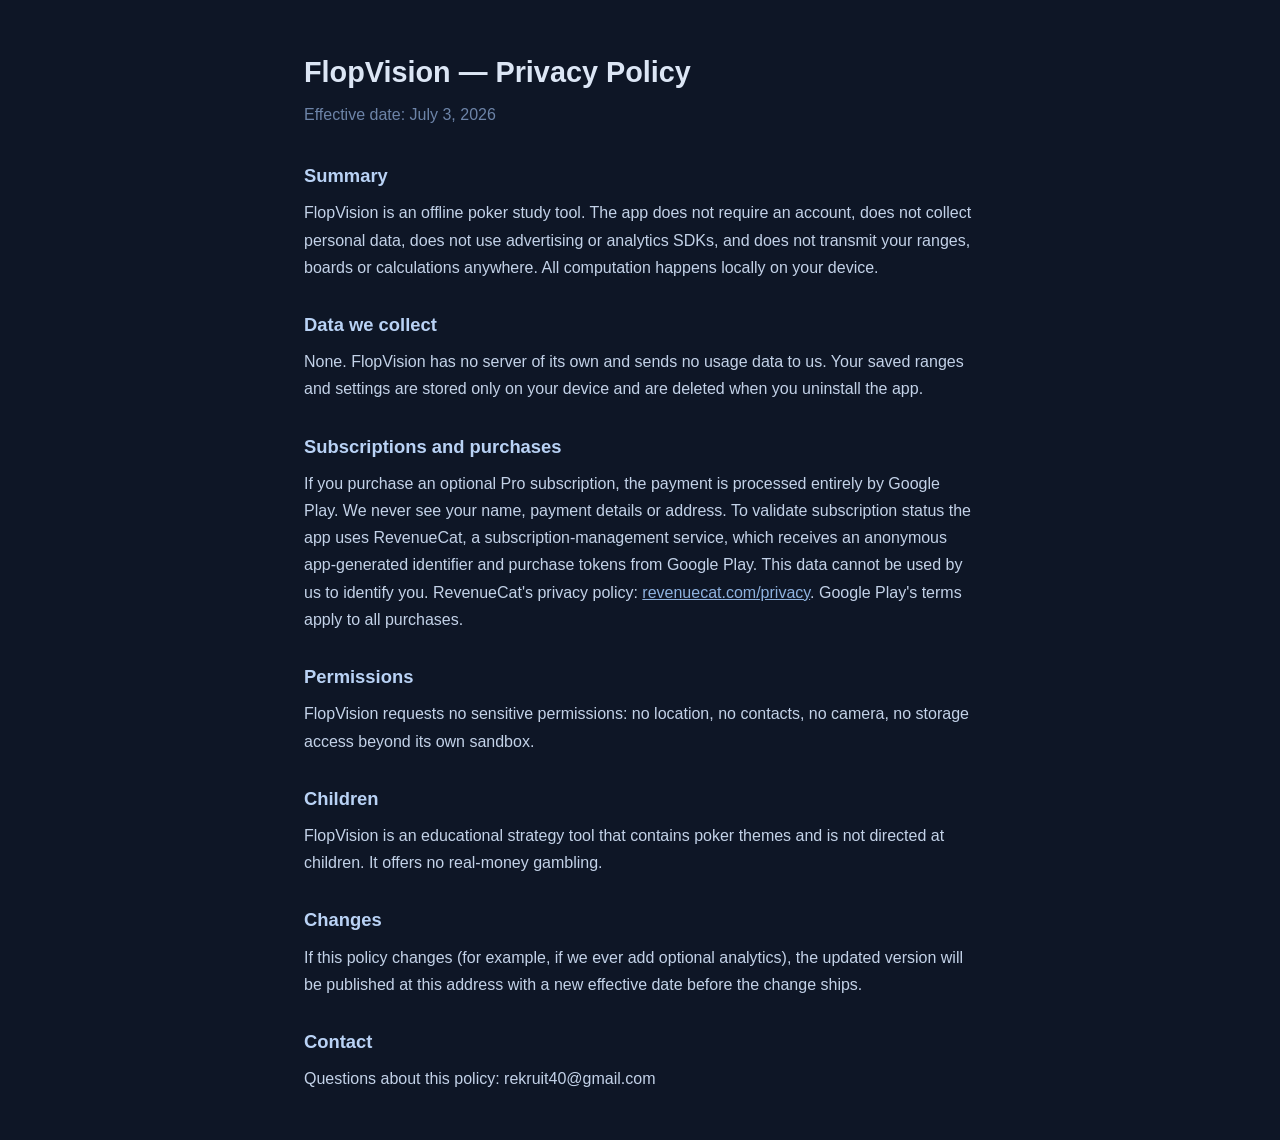
==== privacy.html @ 12ea2da8 "FlopVision site: landing + privacy policy" ====
<!DOCTYPE html>
<html lang="en">
<head>
<meta charset="utf-8">
<meta name="viewport" content="width=device-width, initial-scale=1">
<title>FlopVision — Privacy Policy</title>
<style>
  :root { color-scheme: dark; }
  * { margin: 0; padding: 0; box-sizing: border-box; }
  body { background: #0e1626; color: #dce6f5; font: 16px/1.7 -apple-system, "Segoe UI", Roboto, sans-serif; }
  .wrap { max-width: 720px; margin: 0 auto; padding: 48px 24px; }
  h1 { font-size: 1.8rem; margin-bottom: 4px; }
  .date { color: #6d84a8; margin-bottom: 32px; }
  h2 { font-size: 1.15rem; color: #b9d2f5; margin: 28px 0 8px; }
  p, li { color: #c3d2e8; }
  ul { padding-left: 22px; }
  a { color: #8fb3e0; }
</style>
</head>
<body>
<div class="wrap">
  <h1>FlopVision — Privacy Policy</h1>
  <p class="date">Effective date: July 3, 2026</p>

  <h2>Summary</h2>
  <p>FlopVision is an offline poker study tool. The app does not require an
  account, does not collect personal data, does not use advertising or
  analytics SDKs, and does not transmit your ranges, boards or calculations
  anywhere. All computation happens locally on your device.</p>

  <h2>Data we collect</h2>
  <p>None. FlopVision has no server of its own and sends no usage data to us.
  Your saved ranges and settings are stored only on your device and are
  deleted when you uninstall the app.</p>

  <h2>Subscriptions and purchases</h2>
  <p>If you purchase an optional Pro subscription, the payment is processed
  entirely by Google Play. We never see your name, payment details or
  address. To validate subscription status the app uses RevenueCat, a
  subscription-management service, which receives an anonymous app-generated
  identifier and purchase tokens from Google Play. This data cannot be used
  by us to identify you. RevenueCat's privacy policy:
  <a href="https://www.revenuecat.com/privacy">revenuecat.com/privacy</a>.
  Google Play's terms apply to all purchases.</p>

  <h2>Permissions</h2>
  <p>FlopVision requests no sensitive permissions: no location, no contacts,
  no camera, no storage access beyond its own sandbox.</p>

  <h2>Children</h2>
  <p>FlopVision is an educational strategy tool that contains poker themes
  and is not directed at children. It offers no real-money gambling.</p>

  <h2>Changes</h2>
  <p>If this policy changes (for example, if we ever add optional analytics),
  the updated version will be published at this address with a new effective
  date before the change ships.</p>

  <h2>Contact</h2>
  <p>Questions about this policy: rekruit40@gmail.com</p>
</div>
</body>
</html>
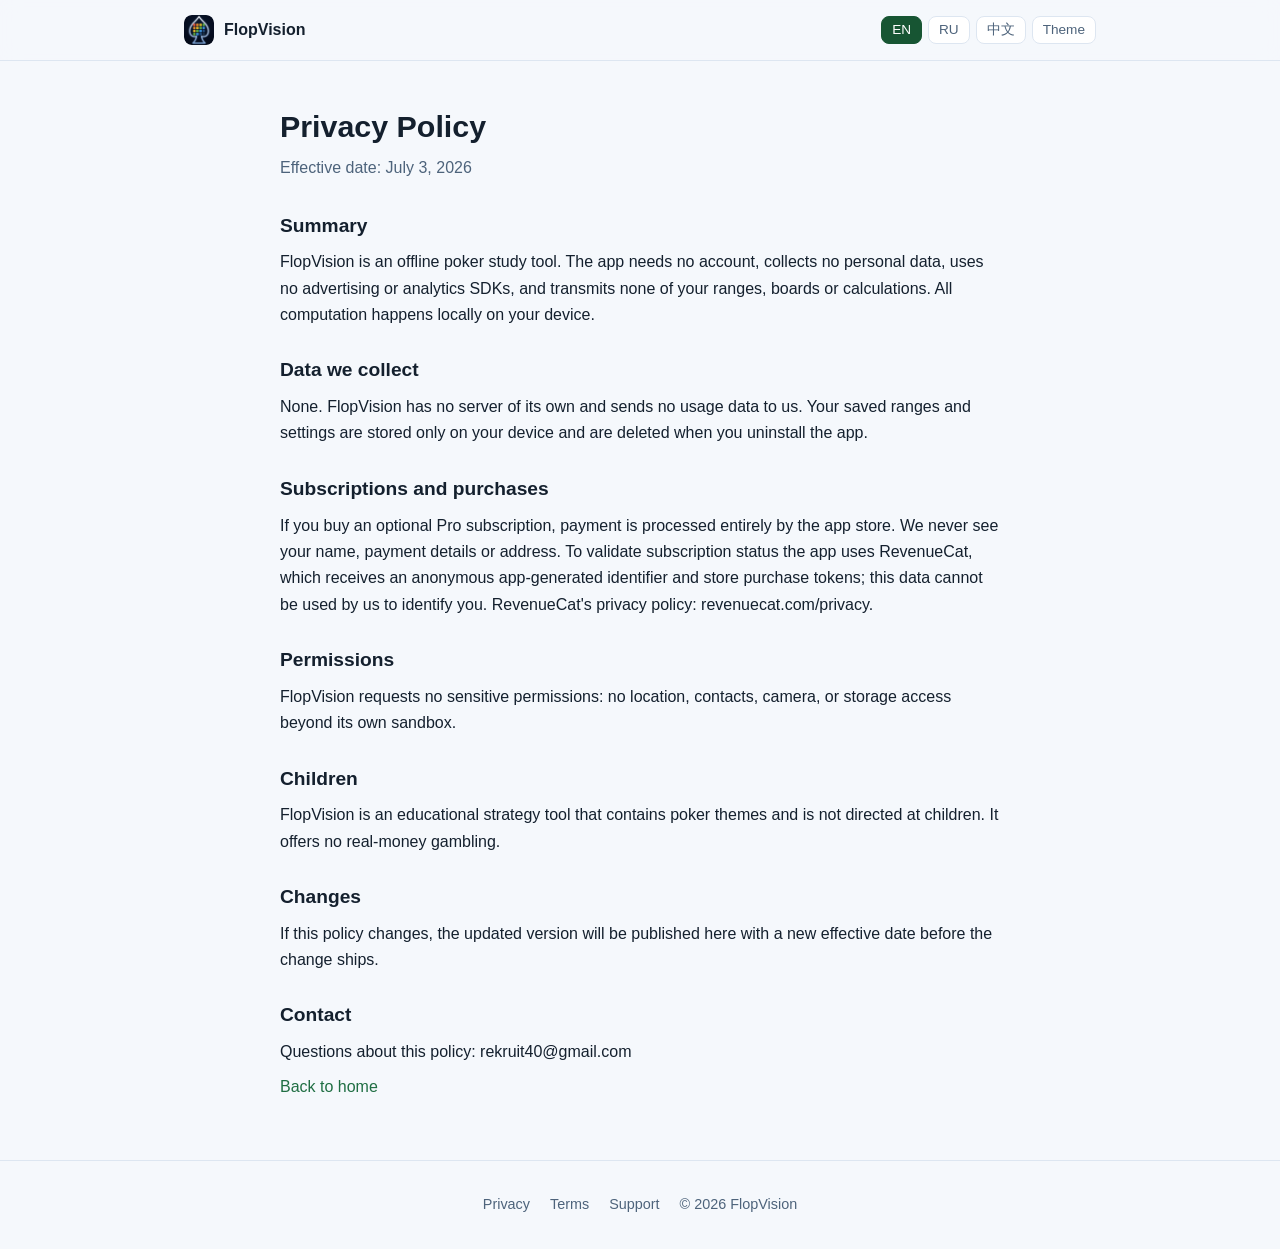
==== commit e5f5ef3a: "Multilingual site (en/ru/zh): landing, Terms, Support, official store badges" ====
--- a/privacy.html
+++ b/privacy.html
@@ -3,61 +3,60 @@
 <head>
 <meta charset="utf-8">
 <meta name="viewport" content="width=device-width, initial-scale=1">
-<title>FlopVision — Privacy Policy</title>
-<style>
-  :root { color-scheme: dark; }
-  * { margin: 0; padding: 0; box-sizing: border-box; }
-  body { background: #0e1626; color: #dce6f5; font: 16px/1.7 -apple-system, "Segoe UI", Roboto, sans-serif; }
-  .wrap { max-width: 720px; margin: 0 auto; padding: 48px 24px; }
-  h1 { font-size: 1.8rem; margin-bottom: 4px; }
-  .date { color: #6d84a8; margin-bottom: 32px; }
-  h2 { font-size: 1.15rem; color: #b9d2f5; margin: 28px 0 8px; }
-  p, li { color: #c3d2e8; }
-  ul { padding-left: 22px; }
-  a { color: #8fb3e0; }
-</style>
+<title data-i18n="priv.title">FlopVision — Privacy Policy</title>
+<link rel="icon" href="icon.png">
+<link rel="stylesheet" href="style.css">
 </head>
 <body>
-<div class="wrap">
-  <h1>FlopVision — Privacy Policy</h1>
-  <p class="date">Effective date: July 3, 2026</p>
+<header class="topbar">
+  <div class="wrap">
+    <a class="brand" href="index.html"><img src="icon.png" alt="">FlopVision</a>
+    <div class="spacer"></div>
+    <nav class="controls">
+      <button class="langbtn" data-lang="en" aria-pressed="true">EN</button>
+      <button class="langbtn" data-lang="ru" aria-pressed="false">RU</button>
+      <button class="langbtn" data-lang="zh" aria-pressed="false">中文</button>
+      <button class="themebtn" id="themeToggle" data-i18n="theme.toggle">Theme</button>
+    </nav>
+  </div>
+</header>
 
-  <h2>Summary</h2>
-  <p>FlopVision is an offline poker study tool. The app does not require an
-  account, does not collect personal data, does not use advertising or
-  analytics SDKs, and does not transmit your ranges, boards or calculations
-  anywhere. All computation happens locally on your device.</p>
+<main class="wrap narrow doc">
+  <h1 data-i18n="priv.h">Privacy Policy</h1>
+  <p class="date" data-i18n="priv.date">Effective date: July 3, 2026</p>
 
-  <h2>Data we collect</h2>
-  <p>None. FlopVision has no server of its own and sends no usage data to us.
-  Your saved ranges and settings are stored only on your device and are
-  deleted when you uninstall the app.</p>
+  <h2 data-i18n="priv.sum.h">Summary</h2>
+  <p data-i18n="priv.sum.p">FlopVision is an offline poker study tool. The app needs no account, collects no personal data, uses no advertising or analytics SDKs, and transmits none of your ranges, boards or calculations. All computation happens locally on your device.</p>
 
-  <h2>Subscriptions and purchases</h2>
-  <p>If you purchase an optional Pro subscription, the payment is processed
-  entirely by Google Play. We never see your name, payment details or
-  address. To validate subscription status the app uses RevenueCat, a
-  subscription-management service, which receives an anonymous app-generated
-  identifier and purchase tokens from Google Play. This data cannot be used
-  by us to identify you. RevenueCat's privacy policy:
-  <a href="https://www.revenuecat.com/privacy">revenuecat.com/privacy</a>.
-  Google Play's terms apply to all purchases.</p>
+  <h2 data-i18n="priv.collect.h">Data we collect</h2>
+  <p data-i18n="priv.collect.p">None. FlopVision has no server of its own and sends no usage data to us. Your saved ranges and settings are stored only on your device and are deleted when you uninstall the app.</p>
 
-  <h2>Permissions</h2>
-  <p>FlopVision requests no sensitive permissions: no location, no contacts,
-  no camera, no storage access beyond its own sandbox.</p>
+  <h2 data-i18n="priv.subs.h">Subscriptions and purchases</h2>
+  <p data-i18n="priv.subs.p">If you buy an optional Pro subscription, payment is processed entirely by the app store. We never see your name, payment details or address. To validate subscription status the app uses RevenueCat, which receives an anonymous app-generated identifier and store purchase tokens; this data cannot be used by us to identify you. RevenueCat's privacy policy: revenuecat.com/privacy.</p>
 
-  <h2>Children</h2>
-  <p>FlopVision is an educational strategy tool that contains poker themes
-  and is not directed at children. It offers no real-money gambling.</p>
+  <h2 data-i18n="priv.perm.h">Permissions</h2>
+  <p data-i18n="priv.perm.p">FlopVision requests no sensitive permissions: no location, contacts, camera, or storage access beyond its own sandbox.</p>
 
-  <h2>Changes</h2>
-  <p>If this policy changes (for example, if we ever add optional analytics),
-  the updated version will be published at this address with a new effective
-  date before the change ships.</p>
+  <h2 data-i18n="priv.child.h">Children</h2>
+  <p data-i18n="priv.child.p">FlopVision is an educational strategy tool that contains poker themes and is not directed at children. It offers no real-money gambling.</p>
 
-  <h2>Contact</h2>
-  <p>Questions about this policy: rekruit40@gmail.com</p>
-</div>
+  <h2 data-i18n="priv.change.h">Changes</h2>
+  <p data-i18n="priv.change.p">If this policy changes, the updated version will be published here with a new effective date before the change ships.</p>
+
+  <h2 data-i18n="priv.contact.h">Contact</h2>
+  <p data-i18n="priv.contact.p">Questions about this policy: rekruit40@gmail.com</p>
+
+  <a class="backlink" href="index.html" data-i18n="support.back">Back to home</a>
+</main>
+
+<footer>
+  <div class="wrap">
+    <a href="privacy.html" data-i18n="nav.privacy">Privacy</a>
+    <a href="terms.html" data-i18n="nav.terms">Terms</a>
+    <a href="support.html" data-i18n="nav.support">Support</a>
+    <span data-i18n="footer.rights">© 2026 FlopVision</span>
+  </div>
+</footer>
+<script src="i18n.js"></script>
 </body>
 </html>
--- a/style.css
+++ b/style.css
@@ -0,0 +1,172 @@
+/* FlopVision marketing site — shared styles.
+   Brand: felt-green (matches the app seed #1F6E43). Light + dark aware.
+   Responsive breakpoints 375 / 768 / 1024 per common UX guidance. */
+
+:root {
+  --bg: #0e1626;
+  --surface: #131e33;
+  --surface-2: #182647;
+  --text: #e6eefb;
+  --muted: #9fb4d4;
+  --accent: #37b579;
+  --accent-strong: #2a8f60;
+  --border: #22304f;
+  --shadow: rgba(0, 0, 0, 0.35);
+  color-scheme: dark;
+}
+
+:root[data-theme="light"] {
+  --bg: #f5f8fc;
+  --surface: #ffffff;
+  --surface-2: #eef3fa;
+  --text: #14202e;
+  --muted: #4d637b;
+  --accent: #1f6e43;
+  --accent-strong: #17553380;
+  --border: #dde6f1;
+  --shadow: rgba(20, 40, 70, 0.10);
+  color-scheme: light;
+}
+
+@media (prefers-color-scheme: light) {
+  :root:not([data-theme="dark"]) {
+    --bg: #f5f8fc;
+    --surface: #ffffff;
+    --surface-2: #eef3fa;
+    --text: #14202e;
+    --muted: #4d637b;
+    --accent: #1f6e43;
+    --accent-strong: #175533;
+    --border: #dde6f1;
+    --shadow: rgba(20, 40, 70, 0.10);
+    color-scheme: light;
+  }
+}
+
+* { margin: 0; padding: 0; box-sizing: border-box; }
+
+html { scroll-behavior: smooth; }
+@media (prefers-reduced-motion: reduce) { html { scroll-behavior: auto; } }
+
+body {
+  background: var(--bg);
+  color: var(--text);
+  font: 16px/1.65 -apple-system, "Segoe UI", Roboto, "Helvetica Neue", Arial, sans-serif;
+  -webkit-font-smoothing: antialiased;
+}
+
+a { color: var(--accent); text-decoration: none; }
+a:hover { text-decoration: underline; }
+
+.wrap { max-width: 960px; margin: 0 auto; padding: 0 24px; }
+.narrow { max-width: 720px; }
+
+/* Top bar */
+.topbar {
+  position: sticky; top: 0; z-index: 10;
+  background: color-mix(in srgb, var(--bg) 88%, transparent);
+  backdrop-filter: blur(10px);
+  border-bottom: 1px solid var(--border);
+}
+.topbar .wrap {
+  display: flex; align-items: center; gap: 16px;
+  height: 60px;
+}
+.brand { display: flex; align-items: center; gap: 10px; font-weight: 700; color: var(--text); }
+.brand img { width: 30px; height: 30px; border-radius: 8px; }
+.spacer { flex: 1; }
+.controls { display: flex; align-items: center; gap: 6px; }
+.langbtn, .themebtn {
+  background: var(--surface); color: var(--muted);
+  border: 1px solid var(--border); border-radius: 8px;
+  padding: 6px 10px; font-size: .85rem; cursor: pointer; line-height: 1;
+}
+.langbtn[aria-pressed="true"] { color: #fff; background: var(--accent-strong); border-color: var(--accent-strong); }
+.langbtn:hover, .themebtn:hover { border-color: var(--accent); }
+
+/* Hero */
+.hero { text-align: center; padding: 64px 0 40px; }
+.hero img.icon { width: 112px; height: 112px; border-radius: 26px; box-shadow: 0 10px 30px var(--shadow); }
+.hero h1 { font-size: clamp(2rem, 5vw, 2.8rem); margin: 20px 0 8px; letter-spacing: -0.02em; }
+.hero .tag { color: var(--muted); font-size: 1.15rem; max-width: 560px; margin: 0 auto; }
+
+/* Store badges */
+.badges { display: flex; gap: 14px; justify-content: center; flex-wrap: wrap; margin-top: 28px; }
+.badge { display: inline-flex; height: 52px; }
+.badge svg { height: 100%; width: auto; display: block; }
+.badge.disabled { opacity: .5; pointer-events: none; position: relative; }
+.badge-note { margin-top: 12px; color: var(--muted); font-size: .85rem; }
+
+/* Sections */
+section { padding: 40px 0; }
+h2.section-title { font-size: 1.5rem; margin-bottom: 8px; text-align: center; letter-spacing: -0.01em; }
+.section-sub { color: var(--muted); text-align: center; max-width: 560px; margin: 0 auto 28px; }
+
+/* Feature grid */
+.features { display: grid; grid-template-columns: repeat(2, 1fr); gap: 16px; }
+.feature {
+  background: var(--surface); border: 1px solid var(--border); border-radius: 14px;
+  padding: 20px; box-shadow: 0 2px 10px var(--shadow);
+}
+.feature .fi { font-size: 1.4rem; margin-bottom: 8px; display: block; color: var(--accent); }
+.feature h3 { font-size: 1.05rem; margin-bottom: 6px; }
+.feature p { color: var(--muted); font-size: .95rem; }
+
+/* Two-column "is / is not" */
+.cols { display: grid; grid-template-columns: repeat(2, 1fr); gap: 16px; }
+.card { background: var(--surface); border: 1px solid var(--border); border-radius: 14px; padding: 20px; }
+.card h3 { margin-bottom: 10px; font-size: 1.05rem; }
+.card ul { list-style: none; }
+.card li { padding: 6px 0 6px 24px; position: relative; color: var(--muted); }
+.card.yes li::before { content: "♠"; position: absolute; left: 2px; color: var(--accent); }
+.card.no li::before { content: "×"; position: absolute; left: 4px; color: #d9776b; font-weight: 700; }
+
+/* Screenshots */
+.shots { display: flex; gap: 18px; overflow-x: auto; padding: 8px 4px 16px; scroll-snap-type: x mandatory; }
+.phone {
+  flex: 0 0 auto; width: 220px; scroll-snap-align: center;
+  background: var(--surface-2); border: 1px solid var(--border);
+  border-radius: 28px; padding: 10px;
+}
+.phone .screen {
+  aspect-ratio: 9 / 19.5; border-radius: 20px;
+  background:
+    linear-gradient(135deg, color-mix(in srgb, var(--accent) 22%, var(--surface)) 0%, var(--surface) 60%);
+  border: 1px solid var(--border);
+  display: flex; align-items: center; justify-content: center; text-align: center;
+  color: var(--muted); font-size: .9rem; padding: 16px; position: relative; overflow: hidden;
+}
+.phone .screen span { position: relative; z-index: 1; }
+.phone .cap { text-align: center; color: var(--muted); font-size: .85rem; margin-top: 10px; }
+
+/* CTA */
+.cta { text-align: center; background: var(--surface); border: 1px solid var(--border); border-radius: 18px; padding: 36px 24px; }
+.cta h2 { font-size: 1.5rem; margin-bottom: 8px; }
+.cta p { color: var(--muted); margin-bottom: 20px; }
+.btn {
+  display: inline-block; background: var(--accent-strong); color: #fff;
+  padding: 12px 22px; border-radius: 10px; font-weight: 600;
+}
+.btn:hover { text-decoration: none; filter: brightness(1.08); }
+
+/* Footer */
+footer { border-top: 1px solid var(--border); margin-top: 40px; padding: 32px 0; color: var(--muted); font-size: .9rem; }
+footer .wrap { display: flex; flex-wrap: wrap; gap: 8px 20px; align-items: center; justify-content: center; text-align: center; }
+footer a { color: var(--muted); }
+footer a:hover { color: var(--accent); }
+
+/* Legal / doc pages */
+.doc { padding: 40px 0 20px; }
+.doc h1 { font-size: 1.9rem; margin-bottom: 4px; }
+.doc .date { color: var(--muted); margin-bottom: 28px; }
+.doc h2 { font-size: 1.2rem; margin: 26px 0 8px; }
+.doc p, .doc li { color: var(--text); }
+.doc ul { padding-left: 22px; margin: 8px 0; }
+.doc .muted { color: var(--muted); }
+.backlink { display: inline-block; margin: 8px 0 0; }
+
+@media (max-width: 768px) {
+  .features, .cols { grid-template-columns: 1fr; }
+  .hero { padding: 44px 0 28px; }
+}
+[hidden] { display: none !important; }
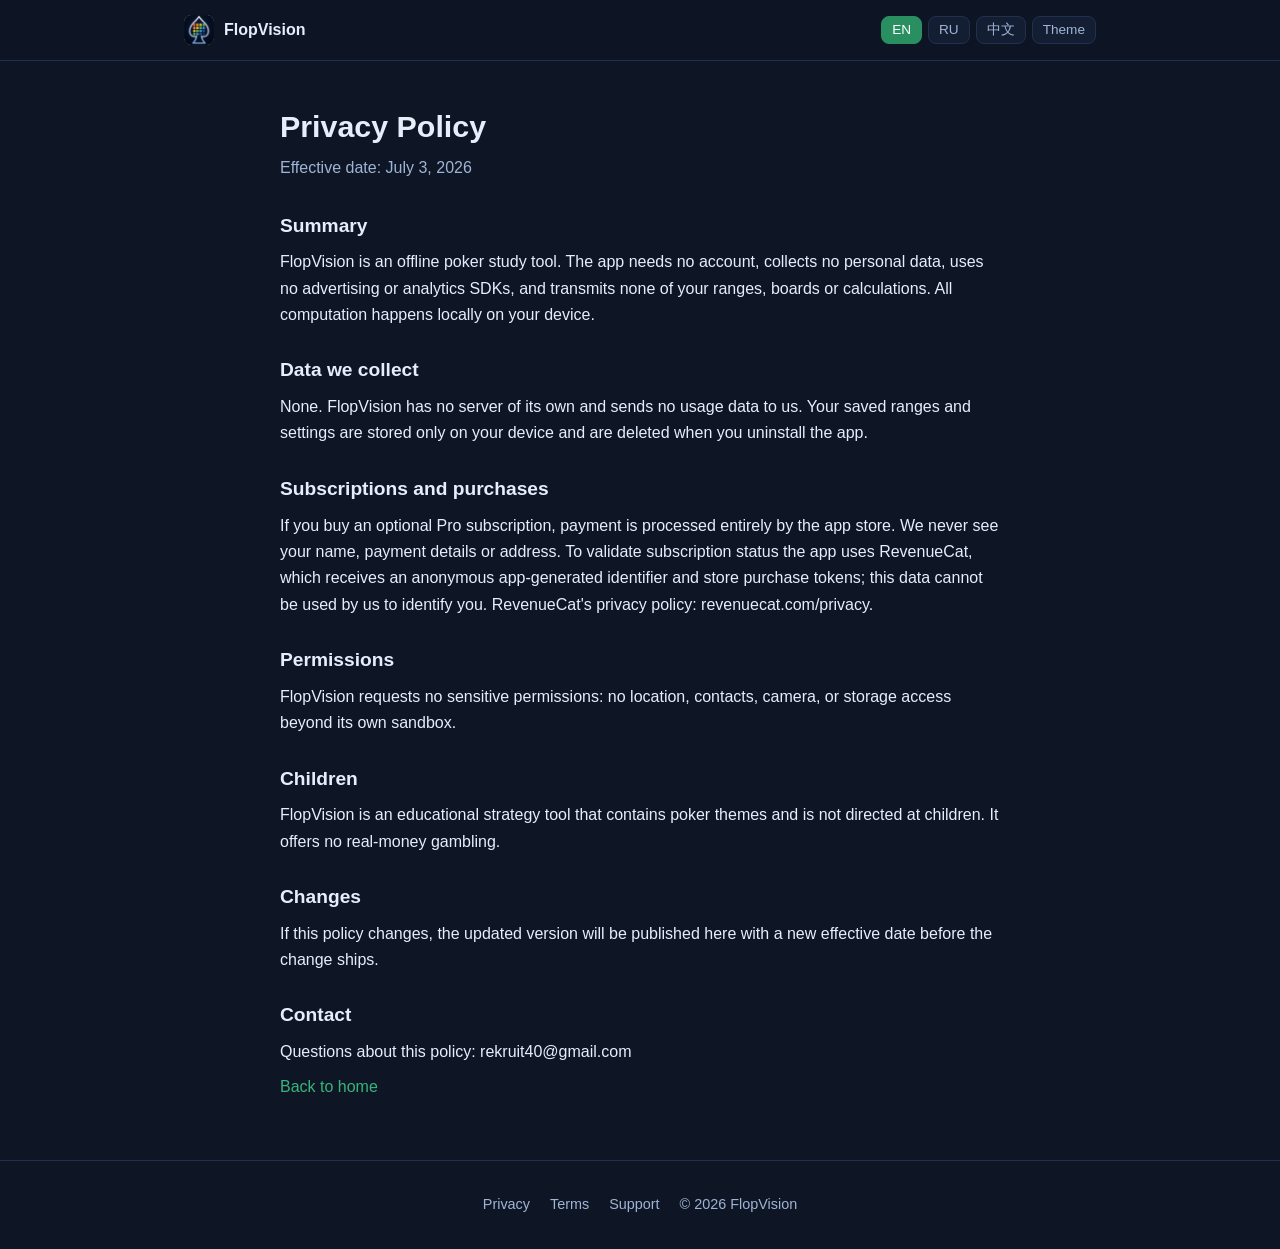
==== commit 712363e3: "Fix phone-frame crop; more device-like body" ====
--- a/privacy.html
+++ b/privacy.html
@@ -5,7 +5,7 @@
 <meta name="viewport" content="width=device-width, initial-scale=1">
 <title data-i18n="priv.title">FlopVision — Privacy Policy</title>
 <link rel="icon" href="icon.png">
-<link rel="stylesheet" href="style.css">
+<link rel="stylesheet" href="style.css?v=3">
 </head>
 <body>
 <header class="topbar">
--- a/style.css
+++ b/style.css
@@ -28,20 +28,8 @@
   color-scheme: light;
 }
 
-@media (prefers-color-scheme: light) {
-  :root:not([data-theme="dark"]) {
-    --bg: #f5f8fc;
-    --surface: #ffffff;
-    --surface-2: #eef3fa;
-    --text: #14202e;
-    --muted: #4d637b;
-    --accent: #1f6e43;
-    --accent-strong: #175533;
-    --border: #dde6f1;
-    --shadow: rgba(20, 40, 70, 0.10);
-    color-scheme: light;
-  }
-}
+/* Dark is the default regardless of the OS setting; light applies only when
+   the visitor explicitly picks it (data-theme="light" via the toggle). */
 
 * { margin: 0; padding: 0; box-sizing: border-box; }
 
@@ -91,7 +79,7 @@
 .hero .tag { color: var(--muted); font-size: 1.15rem; max-width: 560px; margin: 0 auto; }
 
 /* Store badges */
-.badges { display: flex; gap: 14px; justify-content: center; flex-wrap: wrap; margin-top: 28px; }
+.badges { display: flex; gap: 14px; justify-content: center; align-items: center; flex-wrap: wrap; margin-top: 28px; }
 .badge { display: inline-flex; height: 52px; }
 .badge svg { height: 100%; width: auto; display: block; }
 .badge.disabled { opacity: .5; pointer-events: none; position: relative; }
@@ -112,6 +100,12 @@
 .feature h3 { font-size: 1.05rem; margin-bottom: 6px; }
 .feature p { color: var(--muted); font-size: .95rem; }
 
+/* How-to steps */
+.steps { display: grid; grid-template-columns: repeat(2, 1fr); gap: 16px; }
+.step { background: var(--surface); border: 1px solid var(--border); border-radius: 14px; padding: 20px; }
+.step h3 { font-size: 1.05rem; margin-bottom: 6px; color: var(--accent); }
+.step p { color: var(--muted); font-size: .95rem; }
+
 /* Two-column "is / is not" */
 .cols { display: grid; grid-template-columns: repeat(2, 1fr); gap: 16px; }
 .card { background: var(--surface); border: 1px solid var(--border); border-radius: 14px; padding: 20px; }
@@ -122,22 +116,40 @@
 .card.no li::before { content: "×"; position: absolute; left: 4px; color: #d9776b; font-weight: 700; }
 
 /* Screenshots */
-.shots { display: flex; gap: 18px; overflow-x: auto; padding: 8px 4px 16px; scroll-snap-type: x mandatory; }
+/* align-items:flex-start is load-bearing: the default `stretch` would give
+   each .phone a definite (equal) height and override the screen's
+   aspect-ratio, so object-fit:cover would crop the middle. flex-start lets
+   each phone size to its screen's true 1080:2424 intrinsic height. */
+.shots { display: flex; align-items: flex-start; gap: 24px; overflow-x: auto; padding: 8px 4px 16px; scroll-snap-type: x mandatory; }
+/* Realistic phone mock: dark device body + thin bezel + a dynamic-island
+   pill, so a screenshot reads as "on a phone" (not a desktop crop). The
+   body is deliberately dark in both site themes — phones are dark objects. */
 .phone {
-  flex: 0 0 auto; width: 220px; scroll-snap-align: center;
-  background: var(--surface-2); border: 1px solid var(--border);
-  border-radius: 28px; padding: 10px;
+  flex: 0 0 auto; width: 210px; scroll-snap-align: center;
+  background: linear-gradient(160deg, #222b3a 0%, #0c0f15 45%);
+  border-radius: 42px; padding: 11px;
+  box-shadow: 0 18px 42px var(--shadow),
+    inset 0 0 0 1.5px rgba(255, 255, 255, 0.08);
+  position: relative;
+}
+/* side buttons — subtle nubs on the device edge for a bit of realism */
+.phone::after {
+  content: ""; position: absolute; right: -2px; top: 96px;
+  width: 3px; height: 46px; border-radius: 2px;
+  background: #2a3342;
 }
 .phone .screen {
-  aspect-ratio: 9 / 19.5; border-radius: 20px;
-  background:
-    linear-gradient(135deg, color-mix(in srgb, var(--accent) 22%, var(--surface)) 0%, var(--surface) 60%);
-  border: 1px solid var(--border);
-  display: flex; align-items: center; justify-content: center; text-align: center;
-  color: var(--muted); font-size: .9rem; padding: 16px; position: relative; overflow: hidden;
+  aspect-ratio: 1080 / 2424; border-radius: 32px; overflow: hidden;
+  background: #000; position: relative;
+  box-shadow: inset 0 0 0 1px rgba(0, 0, 0, 0.7);
 }
-.phone .screen span { position: relative; z-index: 1; }
-.phone .cap { text-align: center; color: var(--muted); font-size: .85rem; margin-top: 10px; }
+.phone .screen span {
+  position: absolute; inset: 0; display: flex; align-items: center;
+  justify-content: center; text-align: center; padding: 16px;
+  color: var(--muted); font-size: .9rem;
+}
+.phone .screen img { width: 100%; height: 100%; object-fit: cover; display: block; }
+.phone .cap { text-align: center; color: var(--muted); font-size: .85rem; margin-top: 14px; }
 
 /* CTA */
 .cta { text-align: center; background: var(--surface); border: 1px solid var(--border); border-radius: 18px; padding: 36px 24px; }
@@ -166,7 +178,7 @@
 .backlink { display: inline-block; margin: 8px 0 0; }
 
 @media (max-width: 768px) {
-  .features, .cols { grid-template-columns: 1fr; }
+  .features, .cols, .steps { grid-template-columns: 1fr; }
   .hero { padding: 44px 0 28px; }
 }
 [hidden] { display: none !important; }
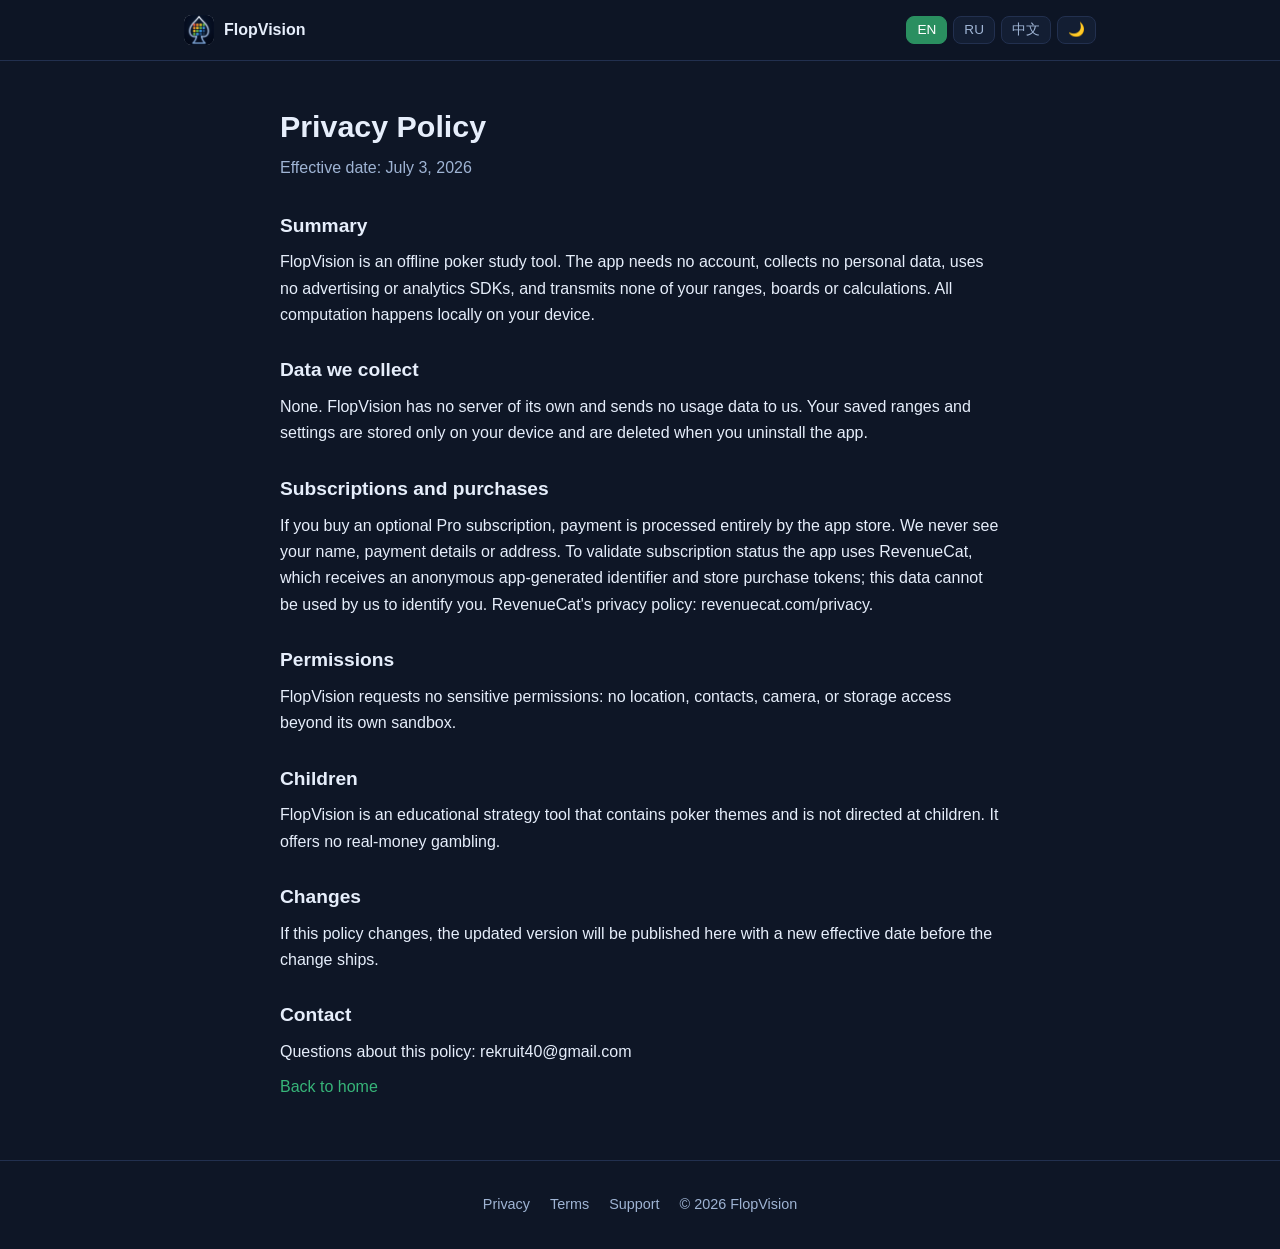
==== commit a438c896: "Theme-matched screenshots + moon/sun toggle" ====
--- a/privacy.html
+++ b/privacy.html
@@ -16,7 +16,7 @@
       <button class="langbtn" data-lang="en" aria-pressed="true">EN</button>
       <button class="langbtn" data-lang="ru" aria-pressed="false">RU</button>
       <button class="langbtn" data-lang="zh" aria-pressed="false">中文</button>
-      <button class="themebtn" id="themeToggle" data-i18n="theme.toggle">Theme</button>
+      <button class="themebtn" id="themeToggle" aria-label="Theme" title="Theme">🌙</button>
     </nav>
   </div>
 </header>
--- a/style.css
+++ b/style.css
@@ -149,6 +149,11 @@
   color: var(--muted); font-size: .9rem;
 }
 .phone .screen img { width: 100%; height: 100%; object-fit: cover; display: block; }
+/* Two captures per slot: dark app screens for the dark site (default),
+   light ones when the visitor switches the site to light. */
+.phone .screen .shot-light { display: none; }
+:root[data-theme="light"] .phone .screen .shot-dark { display: none; }
+:root[data-theme="light"] .phone .screen .shot-light { display: block; }
 .phone .cap { text-align: center; color: var(--muted); font-size: .85rem; margin-top: 14px; }
 
 /* CTA */
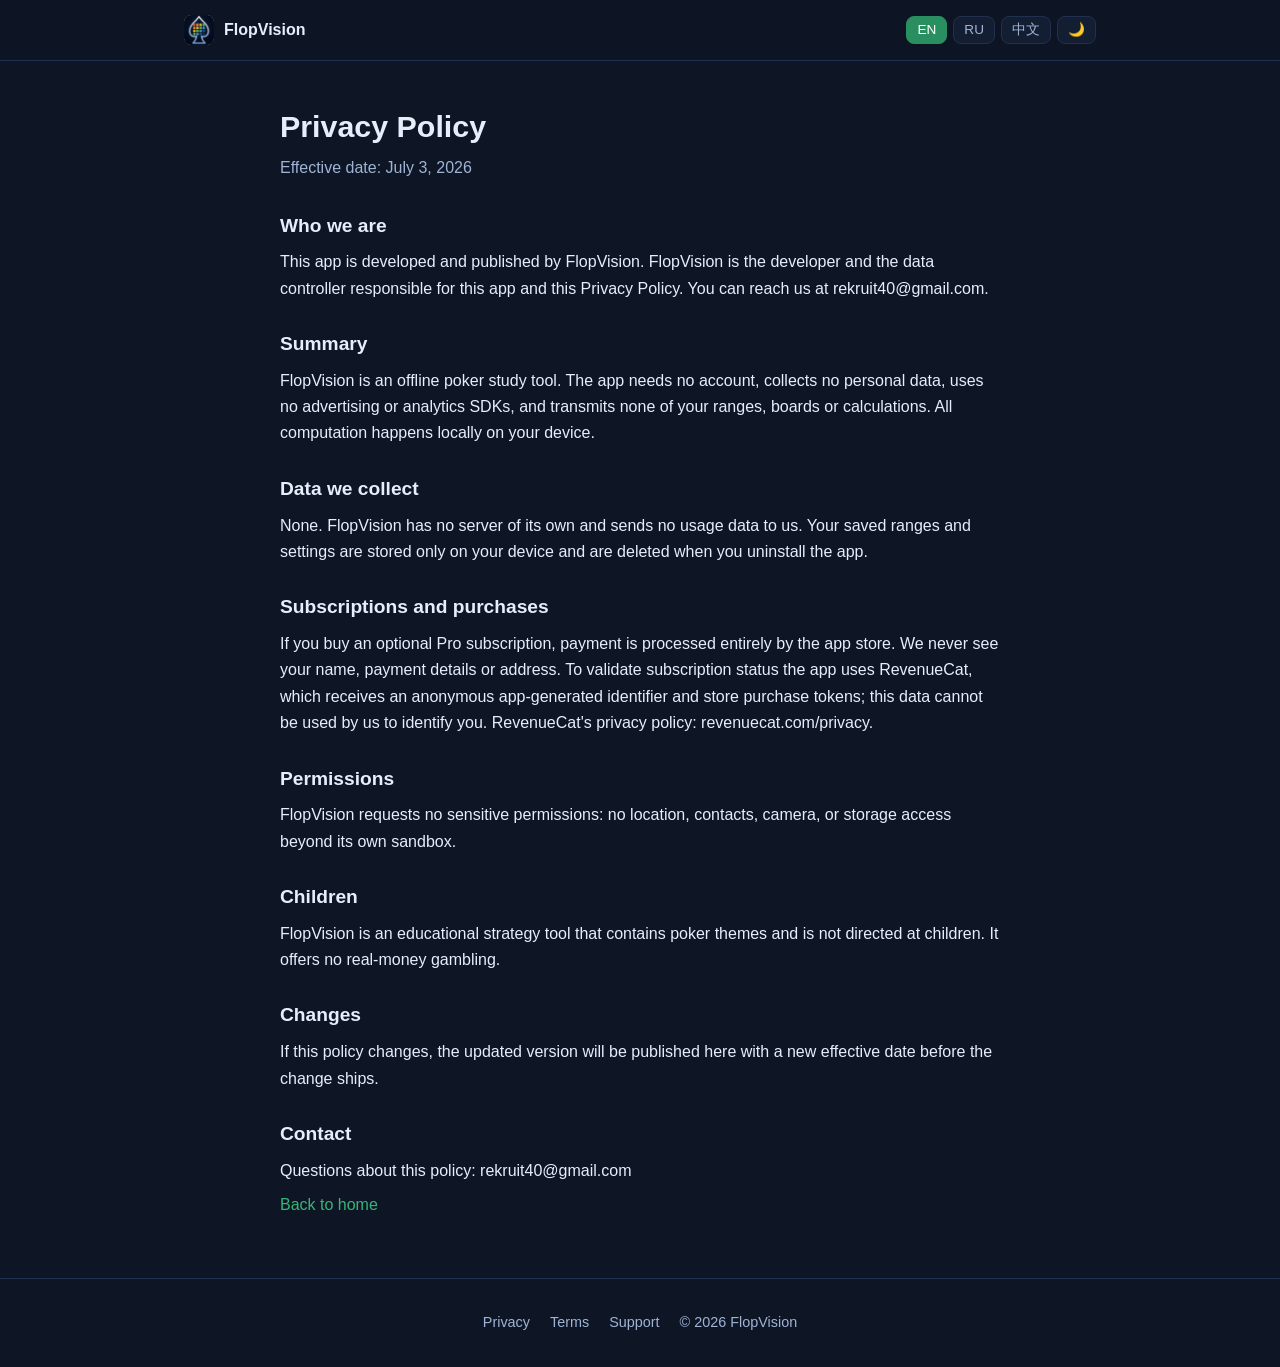
==== commit 9519d431: "Site: add developer/data-controller name to privacy policy (Huawei 7.1); refresh screenshots, badges" ====
--- a/privacy.html
+++ b/privacy.html
@@ -24,6 +24,9 @@
 <main class="wrap narrow doc">
   <h1 data-i18n="priv.h">Privacy Policy</h1>
   <p class="date" data-i18n="priv.date">Effective date: July 3, 2026</p>
+
+  <h2 data-i18n="priv.who.h">Who we are</h2>
+  <p data-i18n="priv.who.p">This app is developed and published by FlopVision. FlopVision is the developer and the data controller responsible for this app and this Privacy Policy. You can reach us at rekruit40@gmail.com.</p>
 
   <h2 data-i18n="priv.sum.h">Summary</h2>
   <p data-i18n="priv.sum.p">FlopVision is an offline poker study tool. The app needs no account, collects no personal data, uses no advertising or analytics SDKs, and transmits none of your ranges, boards or calculations. All computation happens locally on your device.</p>
@@ -57,6 +60,6 @@
     <span data-i18n="footer.rights">© 2026 FlopVision</span>
   </div>
 </footer>
-<script src="i18n.js"></script>
+<script src="i18n.js?v=5"></script>
 </body>
 </html>
